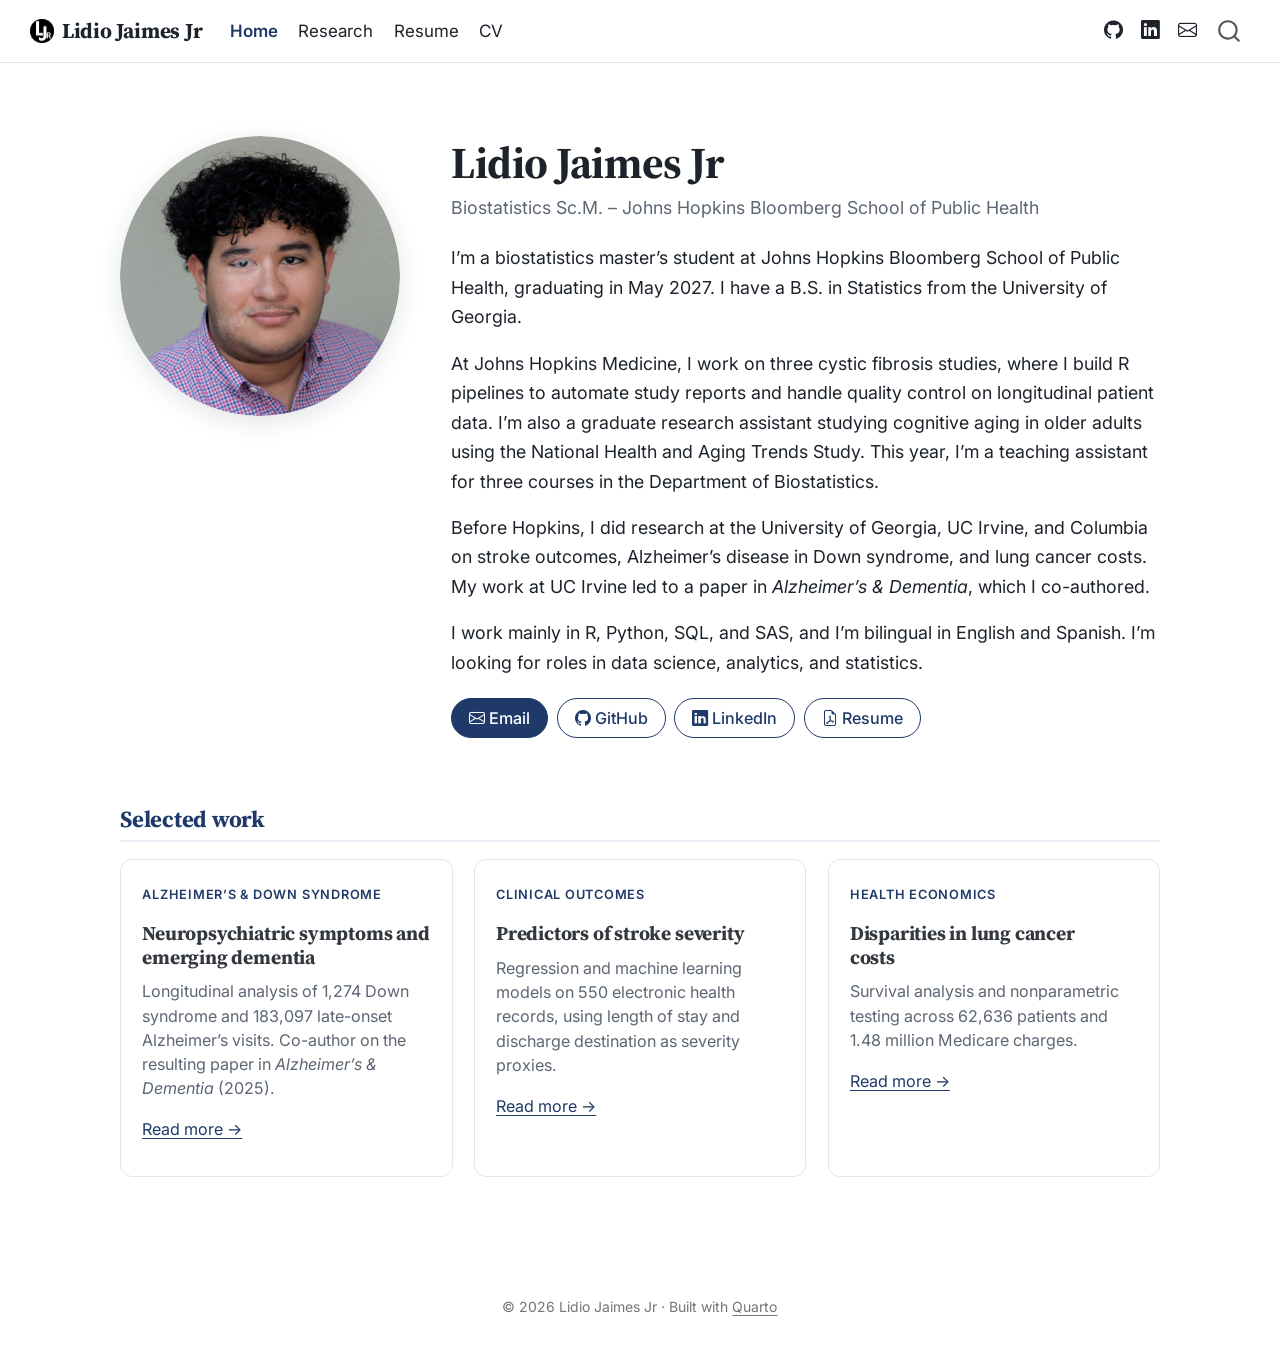
==== docs/index.html @ 225f79d4 "updated layout to website. mainly new bio, embedded cv" ====
<!DOCTYPE html>
<html xmlns="http://www.w3.org/1999/xhtml" lang="en" xml:lang="en"><head>

<meta charset="utf-8">
<meta name="generator" content="quarto-1.10.18">

<meta name="viewport" content="width=device-width, initial-scale=1.0, user-scalable=yes">


<title>Lidio Jaimes Jr</title>
<style>
/* Default styles provided by pandoc.
** See https://pandoc.org/MANUAL.html#variables-for-html for config info.
*/
span.smallcaps{font-variant: small-caps;}
div.columns{display: flex; gap: 1.5em;}
div.column{flex: auto;}
@media screen {
div.columns{gap: min(4vw, 1.5em);}
div.column{overflow-x: auto;}
}
div.hanging-indent{margin-left: 1.5em; text-indent: -1.5em;}
ul.task-list{list-style: none;}
ul.task-list li input[type="checkbox"] {
  width: 0.8em;
  margin: 0 0.8em 0.2em -1em; /* quarto-specific, see https://github.com/quarto-dev/quarto-cli/issues/4556 */ 
  vertical-align: middle;
}
</style>


<script src="site_libs/quarto-nav/quarto-nav.js"></script>
<script src="site_libs/quarto-nav/headroom.min.js"></script>
<script src="site_libs/clipboard/clipboard.min.js"></script>
<script src="site_libs/quarto-search/autocomplete.umd.js"></script>
<script src="site_libs/quarto-search/fuse.min.js"></script>
<script src="site_libs/quarto-search/quarto-search.js"></script>
<meta name="quarto:offset" content="./">
<link href="./files/ljr-logoweb.png" rel="icon" type="image/png">
<script src="site_libs/quarto-html/quarto.js" type="module"></script>
<script src="site_libs/quarto-html/tabsets/tabsets.js" type="module"></script>
<script src="site_libs/quarto-html/popper.min.js"></script>
<script src="site_libs/quarto-html/tippy.umd.min.js"></script>
<script src="site_libs/quarto-html/anchor.min.js"></script>
<link href="site_libs/quarto-html/tippy.css" rel="stylesheet">
<link href="site_libs/quarto-html/quarto-syntax-highlighting-64a204ab8560d761af7679ceaba22944.css" rel="stylesheet" id="quarto-text-highlighting-styles">
<script src="site_libs/bootstrap/bootstrap.min.js"></script>
<link href="site_libs/bootstrap/bootstrap-icons.css" rel="stylesheet">
<link href="site_libs/bootstrap/bootstrap-6f6fc77e28bbf2a2cea13b6f011b2ba0.min.css" rel="stylesheet" append-hash="true" id="quarto-bootstrap" data-mode="light">
<script id="quarto-search-options" type="application/json">{
  "location": "navbar",
  "copy-button": false,
  "collapse-after": 3,
  "panel-placement": "end",
  "type": "overlay",
  "limit": 50,
  "keyboard-shortcut": [
    "f",
    "/",
    "s"
  ],
  "show-item-context": false,
  "language": {
    "search-no-results-text": "No results",
    "search-matching-documents-text": "matching documents",
    "search-copy-link-title": "Copy link to search",
    "search-hide-matches-text": "Hide additional matches",
    "search-more-match-text": "more match in this document",
    "search-more-matches-text": "more matches in this document",
    "search-clear-button-title": "Clear",
    "search-text-placeholder": "",
    "search-detached-cancel-button-title": "Cancel",
    "search-submit-button-title": "Submit",
    "search-label": "Search"
  }
}</script>
<link rel="preconnect" href="https://fonts.googleapis.com">
<link href="https://fonts.googleapis.com/css2?family=Inter:wght@400;500;600;700&amp;family=Source+Serif+4:wght@600;700&amp;display=swap" rel="stylesheet">


<link rel="stylesheet" href="styles.css">
</head>

<body class="nav-fixed quarto-light">

<div id="quarto-search-results"></div>
  <header id="quarto-header" class="headroom fixed-top">
    <nav class="navbar navbar-expand-lg " data-bs-theme="dark">
      <div class="navbar-container container-fluid">
      <div class="navbar-brand-container mx-auto">
    <a href="./index.html" class="navbar-brand navbar-brand-logo">
    <img src="./files/ljr-logoweb.png" alt="" class="navbar-logo light-content">
    <img src="./files/ljr-logoweb.png" alt="" class="navbar-logo dark-content">
    </a>
    <a class="navbar-brand" href="./index.html">
    <span class="navbar-title">Lidio Jaimes Jr</span>
    </a>
  </div>
            <div id="quarto-search" class="" title="Search"></div>
          <button class="navbar-toggler" type="button" data-bs-toggle="collapse" data-bs-target="#navbarCollapse" aria-controls="navbarCollapse" role="menu" aria-expanded="false" aria-label="Toggle navigation" onclick="if (window.quartoToggleHeadroom) { window.quartoToggleHeadroom(); }">
  <span class="navbar-toggler-icon"></span>
</button>
          <div class="collapse navbar-collapse" id="navbarCollapse">
            <ul class="navbar-nav navbar-nav-scroll me-auto">
  <li class="nav-item">
    <a class="nav-link active" href="./index.html" aria-current="page"> 
<span class="menu-text">Home</span></a>
  </li>  
  <li class="nav-item">
    <a class="nav-link" href="./research.html"> 
<span class="menu-text">Research</span></a>
  </li>  
  <li class="nav-item">
    <a class="nav-link" href="./resume.html"> 
<span class="menu-text">Resume</span></a>
  </li>  
  <li class="nav-item">
    <a class="nav-link" href="./cv.html"> 
<span class="menu-text">CV</span></a>
  </li>  
</ul>
            <ul class="navbar-nav navbar-nav-scroll ms-auto">
  <li class="nav-item compact">
    <a class="nav-link" href="https://github.com/lidiojaimes"> <i class="bi bi-github" role="img" aria-label="GitHub">
</i> 
<span class="menu-text"></span></a>
  </li>  
  <li class="nav-item compact">
    <a class="nav-link" href="https://www.linkedin.com/in/lidiojaimes/"> <i class="bi bi-linkedin" role="img" aria-label="LinkedIn">
</i> 
<span class="menu-text"></span></a>
  </li>  
  <li class="nav-item compact">
    <a class="nav-link" href="mailto:lidiojaimesjr404@gmail.com"> <i class="bi bi-envelope" role="img" aria-label="Email">
</i> 
<span class="menu-text"></span></a>
  </li>  
</ul>
          </div> <!-- /navcollapse -->
            <div class="quarto-navbar-tools">
</div>
      </div> <!-- /container-fluid -->
    </nav>
</header>
<!-- content -->
<div id="quarto-content" class="quarto-container page-columns page-rows-contents page-layout-full page-navbar">
<!-- sidebar -->
<!-- margin-sidebar -->
    
<!-- main -->
<main class="content column-page" id="quarto-document-content"><header id="title-block-header" class="quarto-title-block"></header>




<div class="hero">
<div class="hero-photo">
<p><img src="files/lidiojaimes-web.png" class="img-fluid" alt="Photo of Lidio Jaimes Jr"></p>
</div>
<section id="lidio-jaimes-jr" class="level1 hero-name hero-text">
<h1 class="hero-name">Lidio Jaimes Jr</h1>
<p><span class="hero-tagline">Biostatistics Sc.M. – Johns Hopkins Bloomberg School of Public Health</span></p>
<p>I’m a biostatistics master’s student at Johns Hopkins Bloomberg School of Public Health, graduating in May 2027. I have a B.S. in Statistics from the University of Georgia.</p>
<p>At Johns Hopkins Medicine, I work on three cystic fibrosis studies, where I build R pipelines to automate study reports and handle quality control on longitudinal patient data. I’m also a graduate research assistant studying cognitive aging in older adults using the National Health and Aging Trends Study. This year, I’m a teaching assistant for three courses in the Department of Biostatistics.</p>
<p>Before Hopkins, I did research at the University of Georgia, UC Irvine, and Columbia on stroke outcomes, Alzheimer’s disease in Down syndrome, and lung cancer costs. My work at UC Irvine led to a paper in <em>Alzheimer’s &amp; Dementia</em>, which I co-authored.</p>
<p>I work mainly in R, Python, SQL, and SAS, and I’m bilingual in English and Spanish. I’m looking for roles in data science, analytics, and statistics.</p>
<div class="hero-buttons">
<p><a href="mailto:lidiojaimesjr404@gmail.com" class="btn btn-primary"><i class="bi bi-envelope"></i> Email</a> <a href="https://github.com/lidiojaimes" class="btn btn-outline-primary"><i class="bi bi-github"></i> GitHub</a> <a href="https://www.linkedin.com/in/lidiojaimes/" class="btn btn-outline-primary"><i class="bi bi-linkedin"></i> LinkedIn</a> <a href="files/Jaimes.resume.pdf" class="btn btn-outline-primary" target="_blank"><i class="bi bi-file-earmark-pdf"></i> Resume</a> <!-- [<i class="bi bi-journal-text"></i> CV](cv.qmd){.btn .btn-outline-primary} --></p>
</div>
</section>
</div>
<section id="selected-work" class="level2 section-heading section-block">
<h2 class="section-heading anchored" data-anchor-id="selected-work">Selected work</h2>
<div class="card-grid">
<div class="work-card">
<p><span class="card-kicker">Alzheimer’s &amp; Down syndrome</span></p>
<section id="neuropsychiatric-symptoms-and-emerging-dementia" class="level3">
<h3 class="anchored" data-anchor-id="neuropsychiatric-symptoms-and-emerging-dementia">Neuropsychiatric symptoms and emerging dementia</h3>
<p>Longitudinal analysis of 1,274 Down syndrome and 183,097 late-onset Alzheimer’s visits. Co-author on the resulting paper in <em>Alzheimer’s &amp; Dementia</em> (2025).</p>
<p><a href="./research.html#nps-in-alzheimers">Read more →</a></p>
</section>
</div>
<div class="work-card">
<p><span class="card-kicker">Clinical outcomes</span></p>
<section id="predictors-of-stroke-severity" class="level3">
<h3 class="anchored" data-anchor-id="predictors-of-stroke-severity">Predictors of stroke severity</h3>
<p>Regression and machine learning models on 550 electronic health records, using length of stay and discharge destination as severity proxies.</p>
<p><a href="./research.html#stroke-severity">Read more →</a></p>
</section>
</div>
<div class="work-card">
<p><span class="card-kicker">Health economics</span></p>
<section id="disparities-in-lung-cancer-costs" class="level3">
<h3 class="anchored" data-anchor-id="disparities-in-lung-cancer-costs">Disparities in lung cancer costs</h3>
<p>Survival analysis and nonparametric testing across 62,636 patients and 1.48 million Medicare charges.</p>
<p><a href="./research.html#lung-cancer-costs">Read more →</a></p>
</section>
</div>
</div>
</section>



</main> <!-- /main -->
<script id="quarto-html-after-body" type="application/javascript">
  window.document.addEventListener("DOMContentLoaded", function (event) {
    const icon = "";
    const anchorJS = new window.AnchorJS();
    anchorJS.options = {
      placement: 'right',
      icon: icon
    };
    anchorJS.add('.anchored');
    const isCodeAnnotation = (el) => {
      for (const clz of el.classList) {
        if (clz.startsWith('code-annotation-')) {                     
          return true;
        }
      }
      return false;
    }
    const onCopySuccess = function(e) {
      // button target
      const button = e.trigger;
      // don't keep focus
      button.blur();
      // flash "checked"
      button.classList.add('code-copy-button-checked');
      var currentTitle = button.getAttribute("title");
      button.setAttribute("title", "Copied!");
      let tooltip;
      if (window.bootstrap) {
        button.setAttribute("data-bs-toggle", "tooltip");
        button.setAttribute("data-bs-placement", "left");
        button.setAttribute("data-bs-title", "Copied!");
        tooltip = new bootstrap.Tooltip(button, 
          { trigger: "manual", 
            customClass: "code-copy-button-tooltip",
            offset: [0, -8]});
        tooltip.show();    
      }
      setTimeout(function() {
        if (tooltip) {
          tooltip.hide();
          button.removeAttribute("data-bs-title");
          button.removeAttribute("data-bs-toggle");
          button.removeAttribute("data-bs-placement");
        }
        button.setAttribute("title", currentTitle);
        button.classList.remove('code-copy-button-checked');
      }, 1000);
      // clear code selection
      e.clearSelection();
    }
    const getTextToCopy = function(trigger) {
      const outerScaffold = trigger.parentElement.cloneNode(true);
      const codeEl = outerScaffold.querySelector('code');
      for (const childEl of codeEl.children) {
        if (isCodeAnnotation(childEl)) {
          childEl.remove();
        }
      }
      return codeEl.innerText;
    }
    const clipboard = new window.ClipboardJS('.code-copy-button:not([data-in-quarto-modal])', {
      text: getTextToCopy
    });
    clipboard.on('success', onCopySuccess);
    if (window.document.getElementById('quarto-embedded-source-code-modal')) {
      const clipboardModal = new window.ClipboardJS('.code-copy-button[data-in-quarto-modal]', {
        text: getTextToCopy,
        container: window.document.getElementById('quarto-embedded-source-code-modal')
      });
      clipboardModal.on('success', onCopySuccess);
    }
      var localhostRegex = new RegExp(/^(?:http|https):\/\/localhost\:?[0-9]*\//);
      var mailtoRegex = new RegExp(/^mailto:/);
        var filterRegex = new RegExp("https:\/\/lidiojaimes\.github\.io");
      var isInternal = (href) => {
          return filterRegex.test(href) || localhostRegex.test(href) || mailtoRegex.test(href);
      }
      // Inspect non-navigation links and adorn them if external
     var links = window.document.querySelectorAll('a[href]:not(.nav-link):not(.navbar-brand):not(.toc-action):not(.sidebar-link):not(.sidebar-item-toggle):not(.pagination-link):not(.no-external):not([aria-hidden]):not(.dropdown-item):not(.quarto-navigation-tool):not(.about-link)');
      for (var i=0; i<links.length; i++) {
        const link = links[i];
        if (!isInternal(link.href)) {
          // undo the damage that might have been done by quarto-nav.js in the case of
          // links that we want to consider external
          if (link.dataset.originalHref !== undefined) {
            link.href = link.dataset.originalHref;
          }
        }
      }
    function tippyHover(el, contentFn, onTriggerFn, onUntriggerFn) {
      const config = {
        allowHTML: true,
        maxWidth: 500,
        delay: 100,
        arrow: false,
        appendTo: function(el) {
            return el.parentElement;
        },
        interactive: true,
        interactiveBorder: 10,
        theme: 'quarto',
        placement: 'bottom-start',
      };
      if (contentFn) {
        config.content = contentFn;
      }
      if (onTriggerFn) {
        config.onTrigger = onTriggerFn;
      }
      if (onUntriggerFn) {
        config.onUntrigger = onUntriggerFn;
      }
      window.tippy(el, config); 
    }
    const noterefs = window.document.querySelectorAll('a[role="doc-noteref"]');
    for (var i=0; i<noterefs.length; i++) {
      const ref = noterefs[i];
      tippyHover(ref, function() {
        // use id or data attribute instead here
        let href = ref.getAttribute('data-footnote-href') || ref.getAttribute('href');
        try { href = new URL(href).hash; } catch {}
        const id = href.replace(/^#\/?/, "");
        const note = window.document.getElementById(id);
        if (note) {
          return note.innerHTML;
        } else {
          return "";
        }
      });
    }
    const xrefs = window.document.querySelectorAll('a.quarto-xref');
    const processXRef = (id, note) => {
      // Strip column container classes
      const stripColumnClz = (el) => {
        el.classList.remove("page-full", "page-columns");
        if (el.children) {
          for (const child of el.children) {
            stripColumnClz(child);
          }
        }
      }
      stripColumnClz(note)
      if (id === null || id.startsWith('sec-')) {
        // Special case sections, only their first couple elements
        const container = document.createElement("div");
        if (note.children && note.children.length > 2) {
          container.appendChild(note.children[0].cloneNode(true));
          for (let i = 1; i < note.children.length; i++) {
            const child = note.children[i];
            if (child.tagName === "P" && child.innerText === "") {
              continue;
            } else {
              container.appendChild(child.cloneNode(true));
              break;
            }
          }
          if (window.Quarto?.typesetMath) {
            window.Quarto.typesetMath(container);
          }
          return container.innerHTML
        } else {
          if (window.Quarto?.typesetMath) {
            window.Quarto.typesetMath(note);
          }
          return note.innerHTML;
        }
      } else {
        // Remove any anchor links if they are present
        const anchorLink = note.querySelector('a.anchorjs-link');
        if (anchorLink) {
          anchorLink.remove();
        }
        if (window.Quarto?.typesetMath) {
          window.Quarto.typesetMath(note);
        }
        if (note.classList.contains("callout")) {
          return note.outerHTML;
        } else {
          return note.innerHTML;
        }
      }
    }
    for (var i=0; i<xrefs.length; i++) {
      const xref = xrefs[i];
      tippyHover(xref, undefined, function(instance) {
        instance.disable();
        let url = xref.getAttribute('href');
        let hash = undefined; 
        if (url.startsWith('#')) {
          hash = url;
        } else {
          try { hash = new URL(url).hash; } catch {}
        }
        if (hash) {
          const id = hash.replace(/^#\/?/, "");
          const note = window.document.getElementById(id);
          if (note !== null) {
            try {
              const html = processXRef(id, note.cloneNode(true));
              instance.setContent(html);
            } finally {
              instance.enable();
              instance.show();
            }
          } else {
            // See if we can fetch this
            fetch(url.split('#')[0])
            .then(res => res.text())
            .then(html => {
              const parser = new DOMParser();
              const htmlDoc = parser.parseFromString(html, "text/html");
              const note = htmlDoc.getElementById(id);
              if (note !== null) {
                const html = processXRef(id, note);
                instance.setContent(html);
              } 
            }).finally(() => {
              instance.enable();
              instance.show();
            });
          }
        } else {
          // See if we can fetch a full url (with no hash to target)
          // This is a special case and we should probably do some content thinning / targeting
          fetch(url)
          .then(res => res.text())
          .then(html => {
            const parser = new DOMParser();
            const htmlDoc = parser.parseFromString(html, "text/html");
            const note = htmlDoc.querySelector('main.content');
            if (note !== null) {
              // This should only happen for chapter cross references
              // (since there is no id in the URL)
              // remove the first header
              if (note.children.length > 0 && note.children[0].tagName === "HEADER") {
                note.children[0].remove();
              }
              const html = processXRef(null, note);
              instance.setContent(html);
            } 
          }).finally(() => {
            instance.enable();
            instance.show();
          });
        }
      }, function(instance) {
      });
    }
        let selectedAnnoteEl;
        const selectorForAnnotation = ( cell, annotation) => {
          let cellAttr = 'data-code-cell="' + cell + '"';
          let lineAttr = 'data-code-annotation="' +  annotation + '"';
          const selector = 'span[' + cellAttr + '][' + lineAttr + ']';
          return selector;
        }
        const selectCodeLines = (annoteEl) => {
          const doc = window.document;
          const targetCell = annoteEl.getAttribute("data-target-cell");
          const targetAnnotation = annoteEl.getAttribute("data-target-annotation");
          const annoteSpan = window.document.querySelector(selectorForAnnotation(targetCell, targetAnnotation));
          const lines = annoteSpan.getAttribute("data-code-lines").split(",");
          const lineIds = lines.map((line) => {
            return targetCell + "-" + line;
          })
          let top = null;
          let height = null;
          let parent = null;
          if (lineIds.length > 0) {
              //compute the position of the single el (top and bottom and make a div)
              const el = window.document.getElementById(lineIds[0]);
              top = el.offsetTop;
              height = el.offsetHeight;
              parent = el.parentElement.parentElement;
            if (lineIds.length > 1) {
              const lastEl = window.document.getElementById(lineIds[lineIds.length - 1]);
              const bottom = lastEl.offsetTop + lastEl.offsetHeight;
              height = bottom - top;
            }
            if (top !== null && height !== null && parent !== null) {
              // cook up a div (if necessary) and position it 
              let div = window.document.getElementById("code-annotation-line-highlight");
              if (div === null) {
                div = window.document.createElement("div");
                div.setAttribute("id", "code-annotation-line-highlight");
                div.style.position = 'absolute';
                parent.appendChild(div);
              }
              div.style.top = top - 2 + "px";
              div.style.height = height + 4 + "px";
              div.style.left = 0;
              let gutterDiv = window.document.getElementById("code-annotation-line-highlight-gutter");
              if (gutterDiv === null) {
                gutterDiv = window.document.createElement("div");
                gutterDiv.setAttribute("id", "code-annotation-line-highlight-gutter");
                gutterDiv.style.position = 'absolute';
                const codeCell = window.document.getElementById(targetCell);
                const gutter = codeCell.querySelector('.code-annotation-gutter');
                gutter.appendChild(gutterDiv);
              }
              gutterDiv.style.top = top - 2 + "px";
              gutterDiv.style.height = height + 4 + "px";
            }
            selectedAnnoteEl = annoteEl;
          }
        };
        const unselectCodeLines = () => {
          const elementsIds = ["code-annotation-line-highlight", "code-annotation-line-highlight-gutter"];
          elementsIds.forEach((elId) => {
            const div = window.document.getElementById(elId);
            if (div) {
              div.remove();
            }
          });
          selectedAnnoteEl = undefined;
        };
          // Handle positioning of the toggle
      window.addEventListener(
        "resize",
        throttle(() => {
          elRect = undefined;
          if (selectedAnnoteEl) {
            selectCodeLines(selectedAnnoteEl);
          }
        }, 10)
      );
      function throttle(fn, ms) {
      let throttle = false;
      let timer;
        return (...args) => {
          if(!throttle) { // first call gets through
              fn.apply(this, args);
              throttle = true;
          } else { // all the others get throttled
              if(timer) clearTimeout(timer); // cancel #2
              timer = setTimeout(() => {
                fn.apply(this, args);
                timer = throttle = false;
              }, ms);
          }
        };
      }
        // Attach click handler to the DT
        const annoteDls = window.document.querySelectorAll('dt[data-target-cell]');
        for (const annoteDlNode of annoteDls) {
          annoteDlNode.addEventListener('click', (event) => {
            const clickedEl = event.target;
            if (clickedEl !== selectedAnnoteEl) {
              unselectCodeLines();
              const activeEl = window.document.querySelector('dt[data-target-cell].code-annotation-active');
              if (activeEl) {
                activeEl.classList.remove('code-annotation-active');
              }
              selectCodeLines(clickedEl);
              clickedEl.classList.add('code-annotation-active');
            } else {
              // Unselect the line
              unselectCodeLines();
              clickedEl.classList.remove('code-annotation-active');
            }
          });
        }
    const findCites = (el) => {
      const parentEl = el.parentElement;
      if (parentEl) {
        const cites = parentEl.dataset.cites;
        if (cites) {
          return {
            el,
            cites: cites.split(' ')
          };
        } else {
          return findCites(el.parentElement)
        }
      } else {
        return undefined;
      }
    };
    var bibliorefs = window.document.querySelectorAll('a[role="doc-biblioref"]');
    for (var i=0; i<bibliorefs.length; i++) {
      const ref = bibliorefs[i];
      const citeInfo = findCites(ref);
      if (citeInfo) {
        tippyHover(citeInfo.el, function() {
          var popup = window.document.createElement('div');
          citeInfo.cites.forEach(function(cite) {
            var citeDiv = window.document.createElement('div');
            citeDiv.classList.add('hanging-indent');
            citeDiv.classList.add('csl-entry');
            var biblioDiv = window.document.getElementById('ref-' + cite);
            if (biblioDiv) {
              citeDiv.innerHTML = biblioDiv.innerHTML;
            }
            popup.appendChild(citeDiv);
          });
          return popup.innerHTML;
        });
      }
    }
  });
  </script>
</div> <!-- /content -->
<footer class="footer">
  <div class="nav-footer">
    <div class="nav-footer-left">
      &nbsp;
    </div>   
    <div class="nav-footer-center">
<p>© 2026 Lidio Jaimes Jr · Built with <a href="https://quarto.org">Quarto</a></p>
</div>
    <div class="nav-footer-right">
      &nbsp;
    </div>
  </div>
</footer>




</body></html>
---- docs/site_libs/quarto-html/tippy.css ----
.tippy-box[data-animation=fade][data-state=hidden]{opacity:0}[data-tippy-root]{max-width:calc(100vw - 10px)}.tippy-box{position:relative;background-color:#333;color:#fff;border-radius:4px;font-size:14px;line-height:1.4;white-space:normal;outline:0;transition-property:transform,visibility,opacity}.tippy-box[data-placement^=top]>.tippy-arrow{bottom:0}.tippy-box[data-placement^=top]>.tippy-arrow:before{bottom:-7px;left:0;border-width:8px 8px 0;border-top-color:initial;transform-origin:center top}.tippy-box[data-placement^=bottom]>.tippy-arrow{top:0}.tippy-box[data-placement^=bottom]>.tippy-arrow:before{top:-7px;left:0;border-width:0 8px 8px;border-bottom-color:initial;transform-origin:center bottom}.tippy-box[data-placement^=left]>.tippy-arrow{right:0}.tippy-box[data-placement^=left]>.tippy-arrow:before{border-width:8px 0 8px 8px;border-left-color:initial;right:-7px;transform-origin:center left}.tippy-box[data-placement^=right]>.tippy-arrow{left:0}.tippy-box[data-placement^=right]>.tippy-arrow:before{left:-7px;border-width:8px 8px 8px 0;border-right-color:initial;transform-origin:center right}.tippy-box[data-inertia][data-state=visible]{transition-timing-function:cubic-bezier(.54,1.5,.38,1.11)}.tippy-arrow{width:16px;height:16px;color:#333}.tippy-arrow:before{content:"";position:absolute;border-color:transparent;border-style:solid}.tippy-content{position:relative;padding:5px 9px;z-index:1}
---- docs/site_libs/quarto-html/quarto-syntax-highlighting-64a204ab8560d761af7679ceaba22944.css ----
/* quarto syntax highlight colors */
:root {
  --quarto-hl-ot-color: #003B4F;
  --quarto-hl-at-color: #657422;
  --quarto-hl-ss-color: #20794D;
  --quarto-hl-an-color: #5E5E5E;
  --quarto-hl-fu-color: #4758AB;
  --quarto-hl-st-color: #20794D;
  --quarto-hl-cf-color: #003B4F;
  --quarto-hl-op-color: #5E5E5E;
  --quarto-hl-er-color: #AD0000;
  --quarto-hl-bn-color: #AD0000;
  --quarto-hl-al-color: #AD0000;
  --quarto-hl-va-color: #111111;
  --quarto-hl-bu-color: inherit;
  --quarto-hl-ex-color: inherit;
  --quarto-hl-pp-color: #AD0000;
  --quarto-hl-in-color: #5E5E5E;
  --quarto-hl-vs-color: #20794D;
  --quarto-hl-wa-color: #5E5E5E;
  --quarto-hl-do-color: #5E5E5E;
  --quarto-hl-im-color: #00769E;
  --quarto-hl-ch-color: #20794D;
  --quarto-hl-dt-color: #AD0000;
  --quarto-hl-fl-color: #AD0000;
  --quarto-hl-co-color: #5E5E5E;
  --quarto-hl-cv-color: #5E5E5E;
  --quarto-hl-cn-color: #8f5902;
  --quarto-hl-sc-color: #5E5E5E;
  --quarto-hl-dv-color: #AD0000;
  --quarto-hl-kw-color: #003B4F;
}

/* other quarto variables */
:root {
  --quarto-font-monospace: SFMono-Regular, Menlo, Monaco, Consolas, "Liberation Mono", "Courier New", monospace;
}

/* syntax highlight based on Pandoc's rules */
pre > code.sourceCode > span {
  color: #003B4F;
}

code.sourceCode > span {
  color: #003B4F;
}

div.sourceCode,
div.sourceCode pre.sourceCode {
  color: #003B4F;
}

/* Normal */
code span {
  color: #003B4F;
}

/* Alert */
code span.al {
  color: #AD0000;
  font-style: inherit;
}

/* Annotation */
code span.an {
  color: #5E5E5E;
  font-style: inherit;
}

/* Attribute */
code span.at {
  color: #657422;
  font-style: inherit;
}

/* BaseN */
code span.bn {
  color: #AD0000;
  font-style: inherit;
}

/* BuiltIn */
code span.bu {
  font-style: inherit;
}

/* ControlFlow */
code span.cf {
  color: #003B4F;
  font-weight: bold;
  font-style: inherit;
}

/* Char */
code span.ch {
  color: #20794D;
  font-style: inherit;
}

/* Constant */
code span.cn {
  color: #8f5902;
  font-style: inherit;
}

/* Comment */
code span.co {
  color: #5E5E5E;
  font-style: inherit;
}

/* CommentVar */
code span.cv {
  color: #5E5E5E;
  font-style: italic;
}

/* Documentation */
code span.do {
  color: #5E5E5E;
  font-style: italic;
}

/* DataType */
code span.dt {
  color: #AD0000;
  font-style: inherit;
}

/* DecVal */
code span.dv {
  color: #AD0000;
  font-style: inherit;
}

/* Error */
code span.er {
  color: #AD0000;
  font-style: inherit;
}

/* Extension */
code span.ex {
  font-style: inherit;
}

/* Float */
code span.fl {
  color: #AD0000;
  font-style: inherit;
}

/* Function */
code span.fu {
  color: #4758AB;
  font-style: inherit;
}

/* Import */
code span.im {
  color: #00769E;
  font-style: inherit;
}

/* Information */
code span.in {
  color: #5E5E5E;
  font-style: inherit;
}

/* Keyword */
code span.kw {
  color: #003B4F;
  font-weight: bold;
  font-style: inherit;
}

/* Operator */
code span.op {
  color: #5E5E5E;
  font-style: inherit;
}

/* Other */
code span.ot {
  color: #003B4F;
  font-style: inherit;
}

/* Preprocessor */
code span.pp {
  color: #AD0000;
  font-style: inherit;
}

/* SpecialChar */
code span.sc {
  color: #5E5E5E;
  font-style: inherit;
}

/* SpecialString */
code span.ss {
  color: #20794D;
  font-style: inherit;
}

/* String */
code span.st {
  color: #20794D;
  font-style: inherit;
}

/* Variable */
code span.va {
  color: #111111;
  font-style: inherit;
}

/* VerbatimString */
code span.vs {
  color: #20794D;
  font-style: inherit;
}

/* Warning */
code span.wa {
  color: #5E5E5E;
  font-style: italic;
}

.prevent-inlining {
  content: "</";
}

/*# sourceMappingURL=9d8d5bb603a83b8298b89080a598c93b.css.map */
---- docs/styles.css ----
/* ---------- Tokens ---------- */
:root {
  --accent: #1f3a68;
  --accent-soft: #e9eef7;
  --ink: #1d232b;
  --muted: #5d6673;
  --line: #e3e6ea;
  --card: #ffffff;
  --bg-alt: #f7f8fa;
}

body { color: var(--ink); }

h1, h2, h3, .navbar-title {
  font-family: "Source Serif 4", Georgia, serif;
  font-weight: 700;
  letter-spacing: -0.01em;
}

a { color: var(--accent); }

/* Bootstrap button recolor */
.btn-primary {
  --bs-btn-bg: var(--accent);
  --bs-btn-border-color: var(--accent);
  --bs-btn-hover-bg: #152a4d;
  --bs-btn-hover-border-color: #152a4d;
}
.btn-outline-primary {
  --bs-btn-color: var(--accent);
  --bs-btn-border-color: var(--accent);
  --bs-btn-hover-bg: var(--accent);
  --bs-btn-hover-border-color: var(--accent);
}
.btn { border-radius: 999px; padding: 0.4rem 1rem; font-weight: 500; font-size: 0.95rem; }

.navbar { background-color: #ffffff !important; border-bottom: 1px solid var(--line); }
.navbar .navbar-title, .navbar .nav-link { color: var(--ink) !important; }
.navbar .nav-link.active { color: var(--accent) !important; font-weight: 600; }

/* ---------- Home hero ---------- */
.hero {
  display: grid;
  grid-template-columns: 280px 1fr;
  gap: 3rem;
  align-items: start;
  max-width: 1040px;
  margin: 2.5rem auto 1rem;
}
.hero-photo img {
  width: 100%;
  aspect-ratio: 1 / 1;
  object-fit: cover;
  border-radius: 50%;
  box-shadow: 0 6px 24px rgba(20, 30, 50, 0.12);
}
.hero-text h1.hero-name { font-size: 2.6rem; margin: 0 0 0.25rem; border: none; }
.hero-tagline {
  display: block;
  color: var(--muted);
  font-size: 1.05rem;
  margin-bottom: 1.25rem;
}
.hero-text p { font-size: 1.05rem; line-height: 1.65; }
.hero-buttons p { display: flex; flex-wrap: wrap; gap: 0.5rem; margin-top: 1.25rem; }

/* ---------- Selected work ---------- */
.section-block { max-width: 1040px; margin: 3rem auto 2rem; }
.section-block h2.section-heading { font-size: 1.6rem; border-bottom: none; margin-bottom: 1rem; }
.card-grid { display: grid; grid-template-columns: repeat(3, 1fr); gap: 1.25rem; }
.work-card {
  background: var(--card);
  border: 1px solid var(--line);
  border-radius: 12px;
  padding: 1.25rem 1.25rem 1rem;
  transition: box-shadow 0.15s ease, transform 0.15s ease;
}
.work-card:hover { box-shadow: 0 8px 24px rgba(20, 30, 50, 0.08); transform: translateY(-2px); }
.work-card h3 { font-size: 1.15rem; margin: 0.25rem 0 0.6rem; }
.work-card p { font-size: 0.95rem; color: var(--muted); }
.card-kicker {
  display: inline-block;
  font-size: 0.75rem;
  font-weight: 600;
  text-transform: uppercase;
  letter-spacing: 0.06em;
  color: var(--accent);
}

/* ---------- Shared page bits ---------- */
.page-actions p { display: flex; flex-wrap: wrap; gap: 0.5rem; margin: 0.5rem 0 1.75rem; }
.pdf-embed { width: 100%; height: 700px; border: 1px solid var(--line); border-radius: 8px; }
.pdf-embed-tall { height: 1000px; }
.project-meta { color: var(--muted); font-size: 0.95rem; margin-bottom: 0.75rem; }

/* ---------- CV ---------- */
#quarto-document-content h2 {
  font-size: 1.35rem;
  color: var(--accent);
  border-bottom: 2px solid var(--accent-soft);
  padding-bottom: 0.35rem;
  margin-top: 2.25rem;
}
.cv-entry {
  display: grid;
  grid-template-columns: 9.5rem 1fr;
  gap: 1.25rem;
  padding: 0.85rem 0;
  border-bottom: 1px dashed var(--line);
}
.cv-entry:last-of-type { border-bottom: none; }
.cv-entry > p:first-child { margin: 0; }
.cv-date {
  font-size: 0.88rem;
  font-weight: 600;
  color: var(--muted);
  font-variant-numeric: tabular-nums;
}
.cv-body p { margin-bottom: 0.3rem; }
.cv-body ul { margin: 0.35rem 0 0; padding-left: 1.1rem; }
.cv-body li { margin-bottom: 0.25rem; line-height: 1.5; }
.cv-loc { float: right; color: var(--muted); font-size: 0.9rem; font-style: italic; }

.skills-grid dl { display: grid; grid-template-columns: 9.5rem 1fr; gap: 0.5rem 1.25rem; margin-top: 0.75rem; }
.skills-grid dt { font-weight: 600; }
.skills-grid dd { margin: 0; }

/* ---------- Mobile ---------- */
@media (max-width: 768px) {
  .hero { grid-template-columns: 1fr; gap: 1.5rem; text-align: left; margin-top: 1.5rem; }
  .hero-photo { max-width: 180px; }
  .hero-text h1.hero-name { font-size: 2rem; }
  .card-grid { grid-template-columns: 1fr; }
  .cv-entry, .skills-grid dl { grid-template-columns: 1fr; gap: 0.25rem; }
  .cv-loc { float: none; display: block; }
  .pdf-embed, .pdf-embed-tall { height: 520px; }
}

/* CV: keep the reading column comfortable inside the full-width layout */
.cv-page #quarto-document-content { max-width: 920px; }
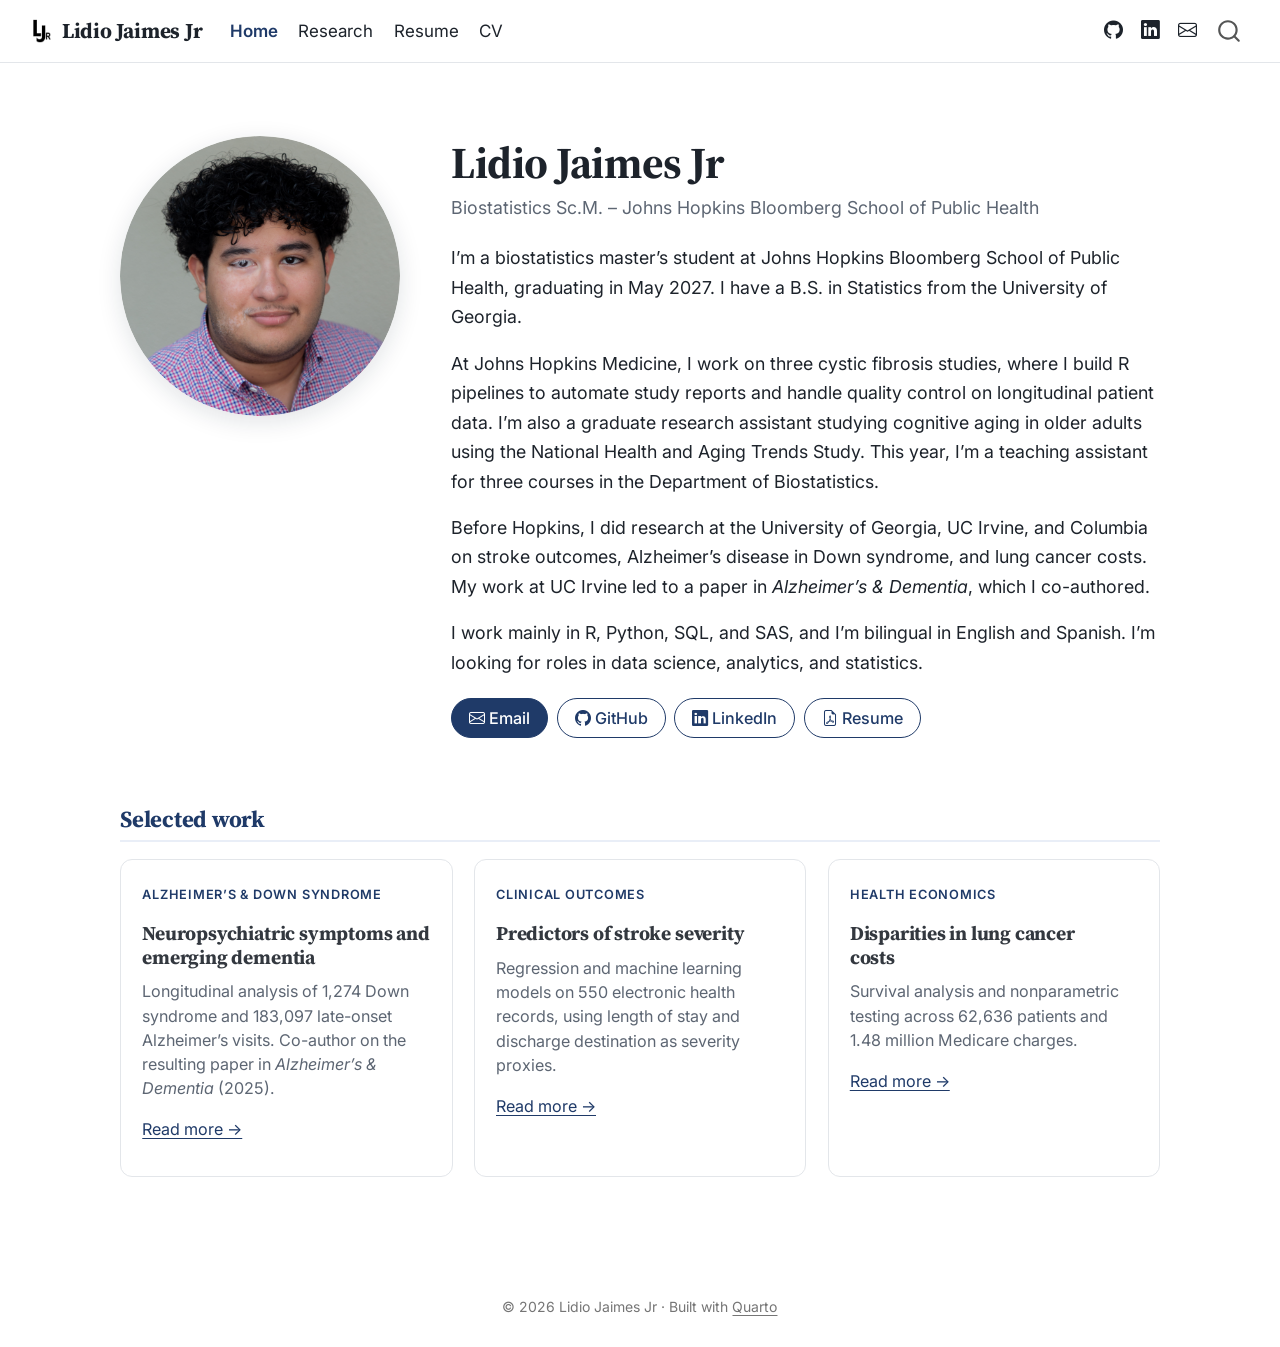
==== commit 7bf79abd: "Clear LJr navbar logo" ====
--- a/docs/index.html
+++ b/docs/index.html
@@ -89,8 +89,8 @@
       <div class="navbar-container container-fluid">
       <div class="navbar-brand-container mx-auto">
     <a href="./index.html" class="navbar-brand navbar-brand-logo">
-    <img src="./files/ljr-logoweb.png" alt="" class="navbar-logo light-content">
-    <img src="./files/ljr-logoweb.png" alt="" class="navbar-logo dark-content">
+    <img src="./files/ljr-logo-clear.png" alt="" class="navbar-logo light-content">
+    <img src="./files/ljr-logo-clear.png" alt="" class="navbar-logo dark-content">
     </a>
     <a class="navbar-brand" href="./index.html">
     <span class="navbar-title">Lidio Jaimes Jr</span>
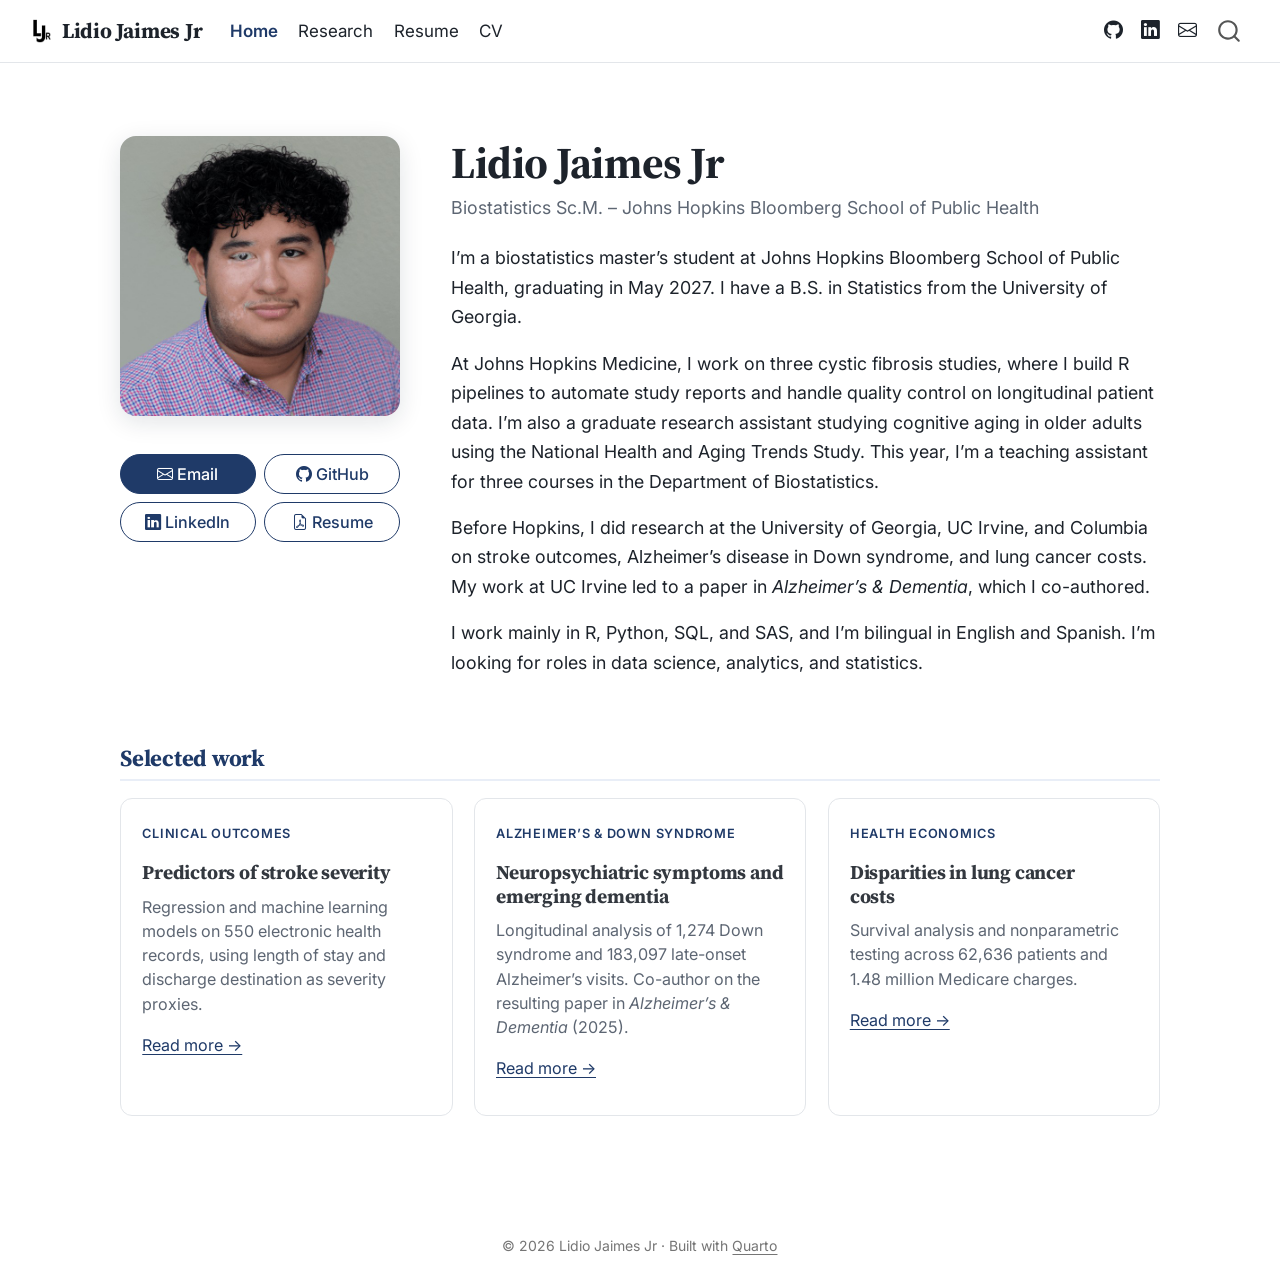
==== commit 38c744da: "new image and reformatted homepage" ====
--- a/docs/index.html
+++ b/docs/index.html
@@ -36,7 +36,7 @@
 <script src="site_libs/quarto-search/fuse.min.js"></script>
 <script src="site_libs/quarto-search/quarto-search.js"></script>
 <meta name="quarto:offset" content="./">
-<link href="./files/ljr-logoweb.png" rel="icon" type="image/png">
+<link href="./files/ljr-logo-clear.png" rel="icon" type="image/png">
 <script src="site_libs/quarto-html/quarto.js" type="module"></script>
 <script src="site_libs/quarto-html/tabsets/tabsets.js" type="module"></script>
 <script src="site_libs/quarto-html/popper.min.js"></script>
@@ -155,7 +155,10 @@
 
 <div class="hero">
 <div class="hero-photo">
-<p><img src="files/lidiojaimes-web.png" class="img-fluid" alt="Photo of Lidio Jaimes Jr"></p>
+<p><img src="files/lidiojaimes-square.jpg" class="img-fluid" alt="Photo of Lidio Jaimes Jr"></p>
+<div class="hero-buttons">
+<p><a href="mailto:lidiojaimesjr404@gmail.com" class="btn btn-primary"><i class="bi bi-envelope"></i> Email</a> <a href="https://github.com/lidiojaimes" class="btn btn-outline-primary"><i class="bi bi-github"></i> GitHub</a> <a href="https://www.linkedin.com/in/lidiojaimes/" class="btn btn-outline-primary"><i class="bi bi-linkedin"></i> LinkedIn</a> <a href="files/Jaimes.resume.pdf" class="btn btn-outline-primary" target="_blank"><i class="bi bi-file-earmark-pdf"></i> Resume</a> <!-- [<i class="bi bi-journal-text"></i> CV](cv.qmd){.btn .btn-outline-primary} --></p>
+</div>
 </div>
 <section id="lidio-jaimes-jr" class="level1 hero-name hero-text">
 <h1 class="hero-name">Lidio Jaimes Jr</h1>
@@ -164,28 +167,25 @@
 <p>At Johns Hopkins Medicine, I work on three cystic fibrosis studies, where I build R pipelines to automate study reports and handle quality control on longitudinal patient data. I’m also a graduate research assistant studying cognitive aging in older adults using the National Health and Aging Trends Study. This year, I’m a teaching assistant for three courses in the Department of Biostatistics.</p>
 <p>Before Hopkins, I did research at the University of Georgia, UC Irvine, and Columbia on stroke outcomes, Alzheimer’s disease in Down syndrome, and lung cancer costs. My work at UC Irvine led to a paper in <em>Alzheimer’s &amp; Dementia</em>, which I co-authored.</p>
 <p>I work mainly in R, Python, SQL, and SAS, and I’m bilingual in English and Spanish. I’m looking for roles in data science, analytics, and statistics.</p>
-<div class="hero-buttons">
-<p><a href="mailto:lidiojaimesjr404@gmail.com" class="btn btn-primary"><i class="bi bi-envelope"></i> Email</a> <a href="https://github.com/lidiojaimes" class="btn btn-outline-primary"><i class="bi bi-github"></i> GitHub</a> <a href="https://www.linkedin.com/in/lidiojaimes/" class="btn btn-outline-primary"><i class="bi bi-linkedin"></i> LinkedIn</a> <a href="files/Jaimes.resume.pdf" class="btn btn-outline-primary" target="_blank"><i class="bi bi-file-earmark-pdf"></i> Resume</a> <!-- [<i class="bi bi-journal-text"></i> CV](cv.qmd){.btn .btn-outline-primary} --></p>
-</div>
 </section>
 </div>
 <section id="selected-work" class="level2 section-heading section-block">
 <h2 class="section-heading anchored" data-anchor-id="selected-work">Selected work</h2>
 <div class="card-grid">
+<div class="work-card">
+<p><span class="card-kicker">Clinical outcomes</span></p>
+<section id="predictors-of-stroke-severity" class="level3">
+<h3 class="anchored" data-anchor-id="predictors-of-stroke-severity">Predictors of stroke severity</h3>
+<p>Regression and machine learning models on 550 electronic health records, using length of stay and discharge destination as severity proxies.</p>
+<p><a href="./research.html#stroke-severity">Read more →</a></p>
+</section>
+</div>
 <div class="work-card">
 <p><span class="card-kicker">Alzheimer’s &amp; Down syndrome</span></p>
 <section id="neuropsychiatric-symptoms-and-emerging-dementia" class="level3">
 <h3 class="anchored" data-anchor-id="neuropsychiatric-symptoms-and-emerging-dementia">Neuropsychiatric symptoms and emerging dementia</h3>
 <p>Longitudinal analysis of 1,274 Down syndrome and 183,097 late-onset Alzheimer’s visits. Co-author on the resulting paper in <em>Alzheimer’s &amp; Dementia</em> (2025).</p>
 <p><a href="./research.html#nps-in-alzheimers">Read more →</a></p>
-</section>
-</div>
-<div class="work-card">
-<p><span class="card-kicker">Clinical outcomes</span></p>
-<section id="predictors-of-stroke-severity" class="level3">
-<h3 class="anchored" data-anchor-id="predictors-of-stroke-severity">Predictors of stroke severity</h3>
-<p>Regression and machine learning models on 550 electronic health records, using length of stay and discharge destination as severity proxies.</p>
-<p><a href="./research.html#stroke-severity">Read more →</a></p>
 </section>
 </div>
 <div class="work-card">
--- a/docs/styles.css
+++ b/docs/styles.css
@@ -51,7 +51,7 @@
   width: 100%;
   aspect-ratio: 1 / 1;
   object-fit: cover;
-  border-radius: 50%;
+  border-radius: 16px;
   box-shadow: 0 6px 24px rgba(20, 30, 50, 0.12);
 }
 .hero-text h1.hero-name { font-size: 2.6rem; margin: 0 0 0.25rem; border: none; }
@@ -62,7 +62,13 @@
   margin-bottom: 1.25rem;
 }
 .hero-text p { font-size: 1.05rem; line-height: 1.65; }
-.hero-buttons p { display: flex; flex-wrap: wrap; gap: 0.5rem; margin-top: 1.25rem; }
+.hero-photo .hero-buttons p {
+  display: grid;
+  grid-template-columns: 1fr 1fr;
+  gap: 0.5rem;
+  margin-top: 2.25rem;
+}
+.hero-photo .hero-buttons .btn { width: 100%; text-align: center; padding-left: 0.5rem; padding-right: 0.5rem; }
 
 /* ---------- Selected work ---------- */
 .section-block { max-width: 1040px; margin: 3rem auto 2rem; }
@@ -128,7 +134,10 @@
 /* ---------- Mobile ---------- */
 @media (max-width: 768px) {
   .hero { grid-template-columns: 1fr; gap: 1.5rem; text-align: left; margin-top: 1.5rem; }
-  .hero-photo { max-width: 180px; }
+  .hero-photo { max-width: 100%; }
+  .hero-photo img { max-width: 180px; }
+  .hero-photo .hero-buttons p { display: flex; flex-wrap: wrap; }
+  .hero-photo .hero-buttons .btn { width: auto; }
   .hero-text h1.hero-name { font-size: 2rem; }
   .card-grid { grid-template-columns: 1fr; }
   .cv-entry, .skills-grid dl { grid-template-columns: 1fr; gap: 0.25rem; }
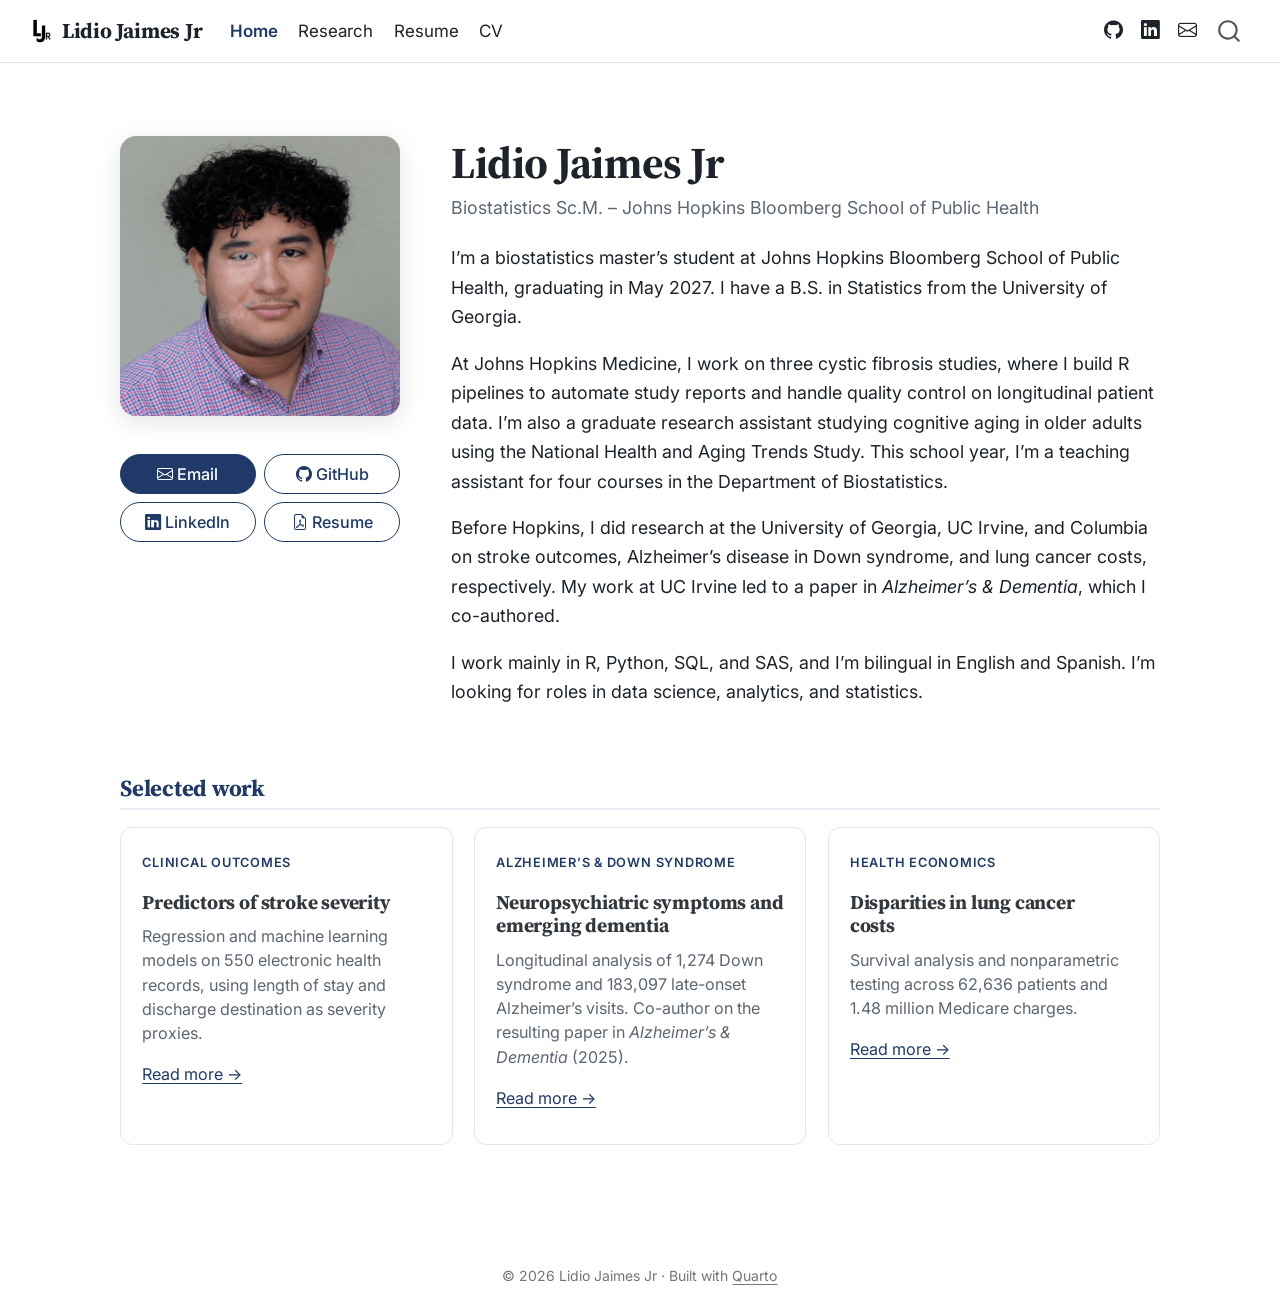
==== commit 632e604b: "corrected bio" ====
--- a/docs/index.html
+++ b/docs/index.html
@@ -164,8 +164,8 @@
 <h1 class="hero-name">Lidio Jaimes Jr</h1>
 <p><span class="hero-tagline">Biostatistics Sc.M. – Johns Hopkins Bloomberg School of Public Health</span></p>
 <p>I’m a biostatistics master’s student at Johns Hopkins Bloomberg School of Public Health, graduating in May 2027. I have a B.S. in Statistics from the University of Georgia.</p>
-<p>At Johns Hopkins Medicine, I work on three cystic fibrosis studies, where I build R pipelines to automate study reports and handle quality control on longitudinal patient data. I’m also a graduate research assistant studying cognitive aging in older adults using the National Health and Aging Trends Study. This year, I’m a teaching assistant for three courses in the Department of Biostatistics.</p>
-<p>Before Hopkins, I did research at the University of Georgia, UC Irvine, and Columbia on stroke outcomes, Alzheimer’s disease in Down syndrome, and lung cancer costs. My work at UC Irvine led to a paper in <em>Alzheimer’s &amp; Dementia</em>, which I co-authored.</p>
+<p>At Johns Hopkins Medicine, I work on three cystic fibrosis studies, where I build R pipelines to automate study reports and handle quality control on longitudinal patient data. I’m also a graduate research assistant studying cognitive aging in older adults using the National Health and Aging Trends Study. This school year, I’m a teaching assistant for four courses in the Department of Biostatistics.</p>
+<p>Before Hopkins, I did research at the University of Georgia, UC Irvine, and Columbia on stroke outcomes, Alzheimer’s disease in Down syndrome, and lung cancer costs, respectively. My work at UC Irvine led to a paper in <em>Alzheimer’s &amp; Dementia</em>, which I co-authored.</p>
 <p>I work mainly in R, Python, SQL, and SAS, and I’m bilingual in English and Spanish. I’m looking for roles in data science, analytics, and statistics.</p>
 </section>
 </div>
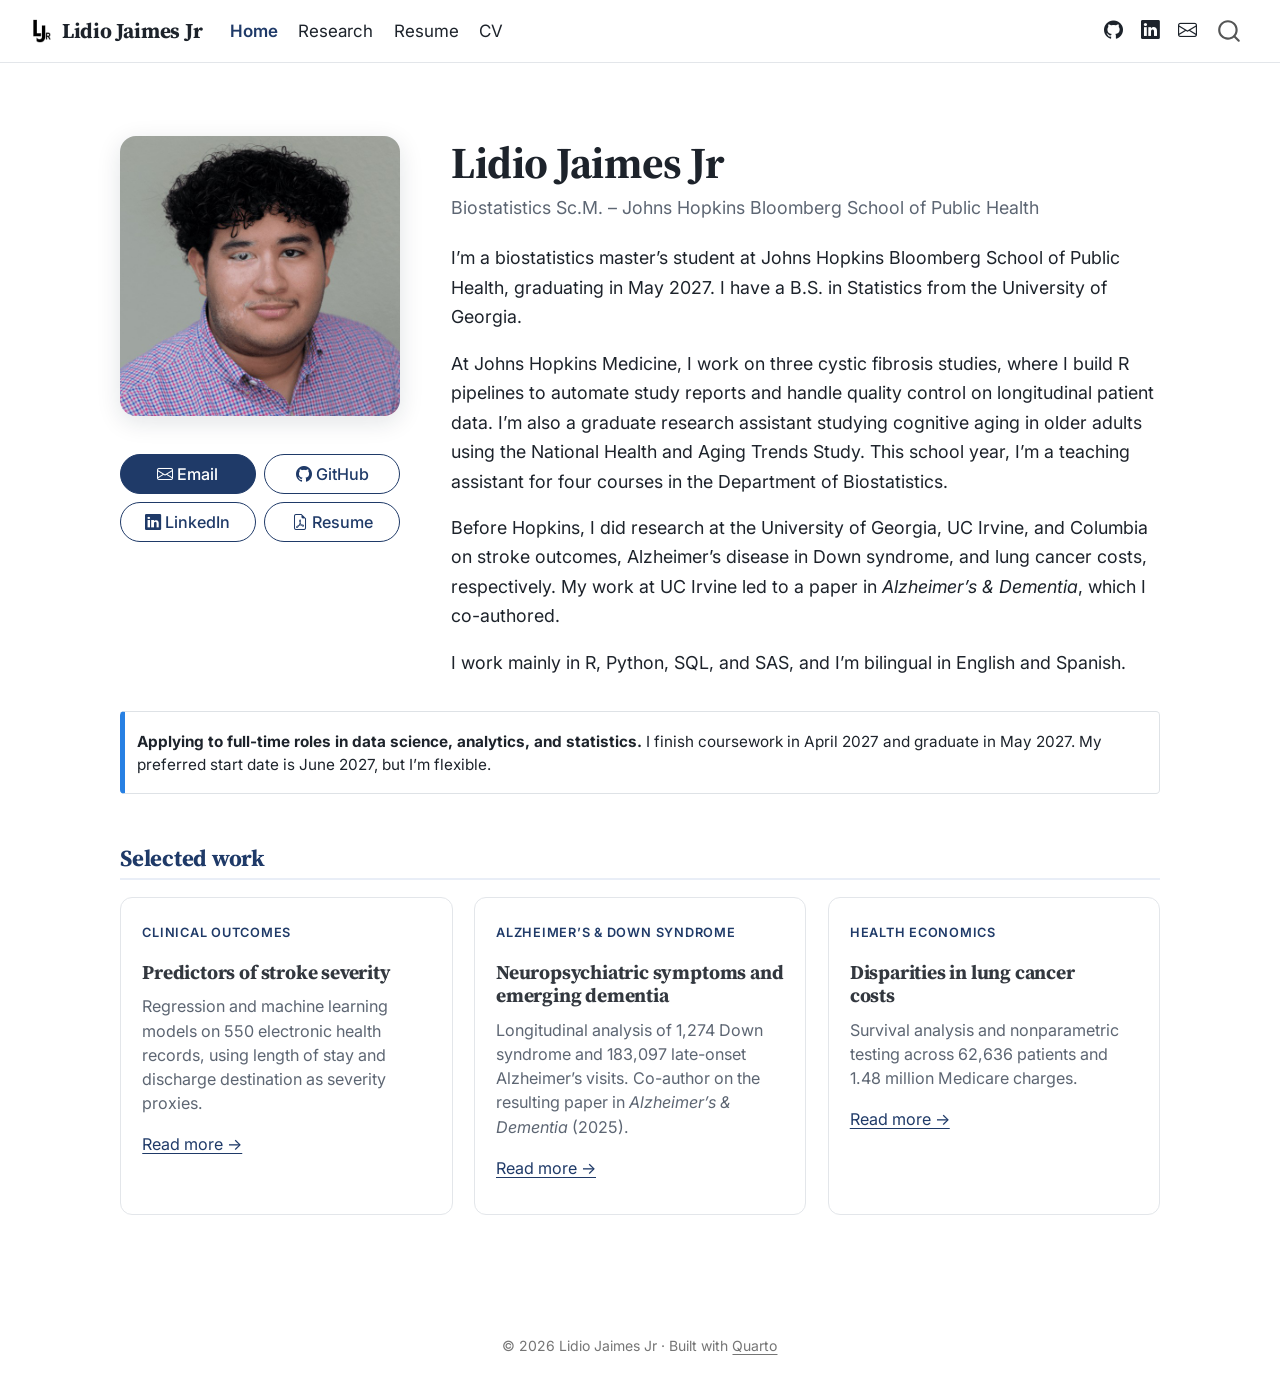
==== commit 8b7f23fc: "updated bio with start date" ====
--- a/docs/index.html
+++ b/docs/index.html
@@ -166,8 +166,20 @@
 <p>I’m a biostatistics master’s student at Johns Hopkins Bloomberg School of Public Health, graduating in May 2027. I have a B.S. in Statistics from the University of Georgia.</p>
 <p>At Johns Hopkins Medicine, I work on three cystic fibrosis studies, where I build R pipelines to automate study reports and handle quality control on longitudinal patient data. I’m also a graduate research assistant studying cognitive aging in older adults using the National Health and Aging Trends Study. This school year, I’m a teaching assistant for four courses in the Department of Biostatistics.</p>
 <p>Before Hopkins, I did research at the University of Georgia, UC Irvine, and Columbia on stroke outcomes, Alzheimer’s disease in Down syndrome, and lung cancer costs, respectively. My work at UC Irvine led to a paper in <em>Alzheimer’s &amp; Dementia</em>, which I co-authored.</p>
-<p>I work mainly in R, Python, SQL, and SAS, and I’m bilingual in English and Spanish. I’m looking for roles in data science, analytics, and statistics.</p>
+<p>I work mainly in R, Python, SQL, and SAS, and I’m bilingual in English and Spanish.</p>
 </section>
+</div>
+<div class="availability">
+<div class="callout callout-style-simple callout-note no-icon">
+<div class="callout-body d-flex">
+<div class="callout-icon-container">
+<i class="callout-icon no-icon"></i>
+</div>
+<div class="callout-body-container">
+<p><strong>Applying to full-time roles in data science, analytics, and statistics.</strong> I finish coursework in April 2027 and graduate in May 2027. My preferred start date is June 2027, but I’m flexible.</p>
+</div>
+</div>
+</div>
 </div>
 <section id="selected-work" class="level2 section-heading section-block">
 <h2 class="section-heading anchored" data-anchor-id="selected-work">Selected work</h2>
--- a/docs/styles.css
+++ b/docs/styles.css
@@ -70,6 +70,9 @@
 }
 .hero-photo .hero-buttons .btn { width: 100%; text-align: center; padding-left: 0.5rem; padding-right: 0.5rem; }
 
+.availability { max-width: 1040px; margin: 0.5rem auto 0; }
+.availability .callout { margin: 0; }
+
 /* ---------- Selected work ---------- */
 .section-block { max-width: 1040px; margin: 3rem auto 2rem; }
 .section-block h2.section-heading { font-size: 1.6rem; border-bottom: none; margin-bottom: 1rem; }
@@ -123,6 +126,9 @@
   font-variant-numeric: tabular-nums;
 }
 .cv-body p { margin-bottom: 0.3rem; }
+.cv-pi { font-size: 0.88rem; color: var(--muted); }
+.cv-pi a { color: var(--muted); text-decoration-color: var(--line); }
+.cv-pi a:hover { color: var(--accent); }
 .cv-body ul { margin: 0.35rem 0 0; padding-left: 1.1rem; }
 .cv-body li { margin-bottom: 0.25rem; line-height: 1.5; }
 .cv-loc { float: right; color: var(--muted); font-size: 0.9rem; font-style: italic; }
@@ -147,3 +153,4 @@
 
 /* CV: keep the reading column comfortable inside the full-width layout */
 .cv-page #quarto-document-content { max-width: 920px; }
+.research-page #quarto-document-content { max-width: 1040px; }
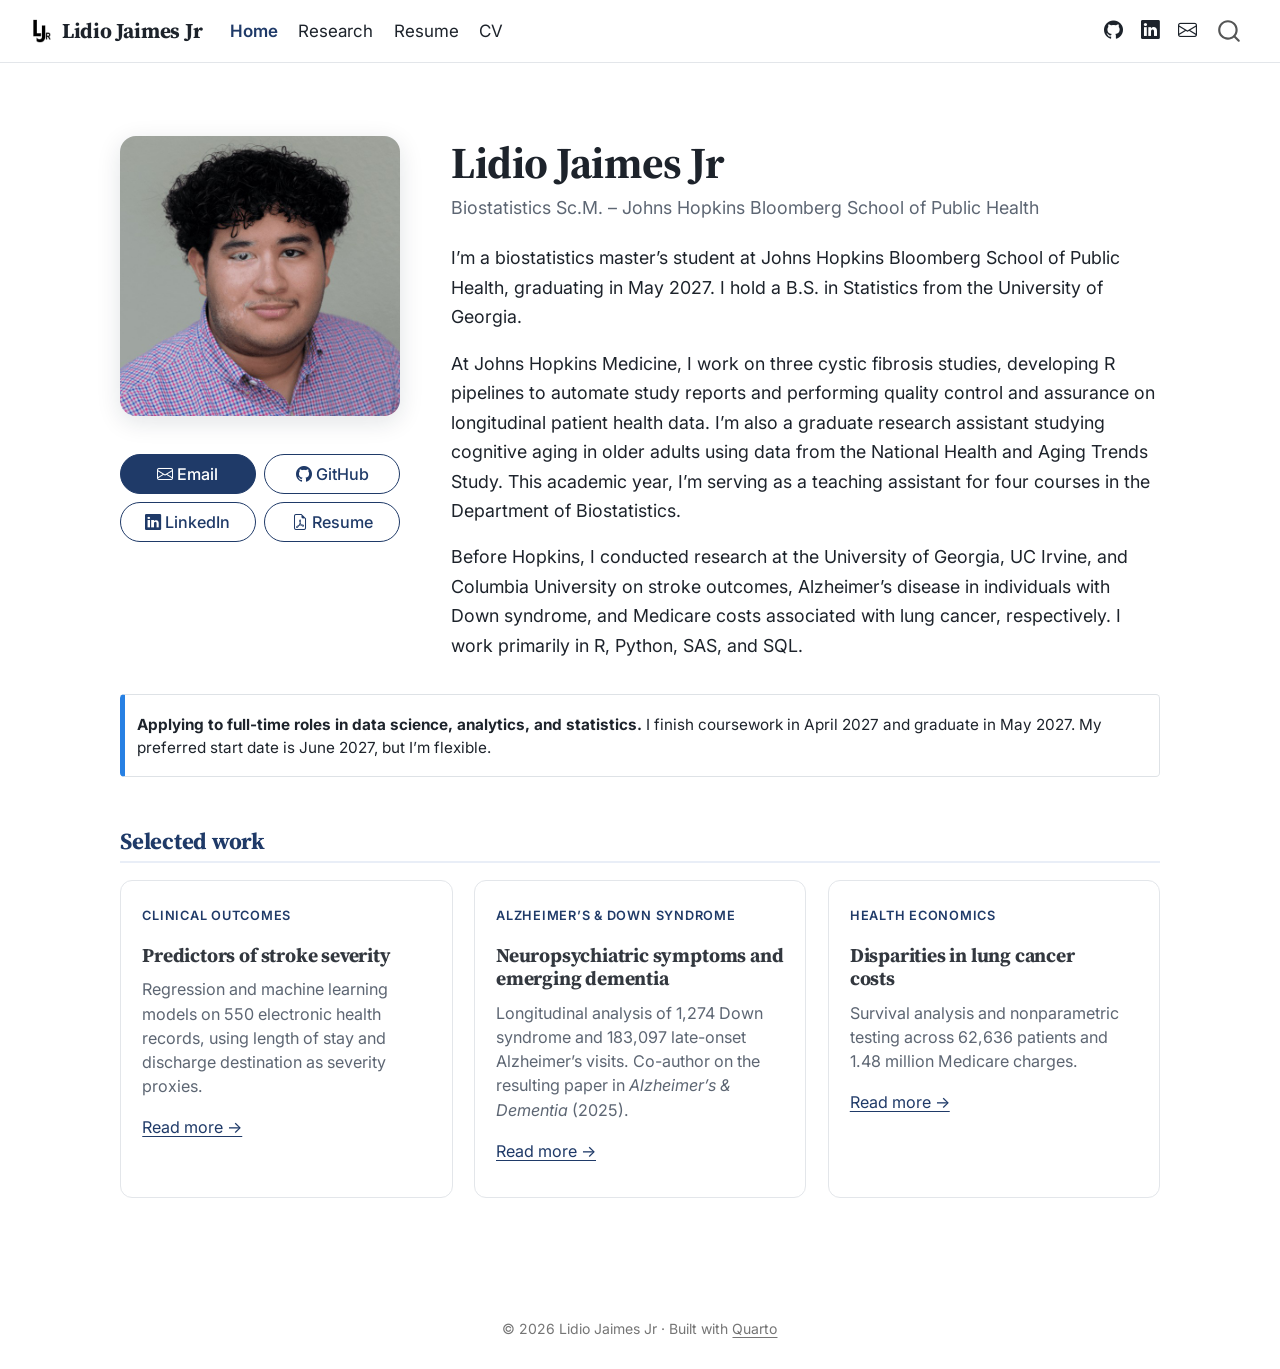
==== commit fd48ba9b: "updated bio" ====
--- a/docs/index.html
+++ b/docs/index.html
@@ -163,10 +163,9 @@
 <section id="lidio-jaimes-jr" class="level1 hero-name hero-text">
 <h1 class="hero-name">Lidio Jaimes Jr</h1>
 <p><span class="hero-tagline">Biostatistics Sc.M. – Johns Hopkins Bloomberg School of Public Health</span></p>
-<p>I’m a biostatistics master’s student at Johns Hopkins Bloomberg School of Public Health, graduating in May 2027. I have a B.S. in Statistics from the University of Georgia.</p>
-<p>At Johns Hopkins Medicine, I work on three cystic fibrosis studies, where I build R pipelines to automate study reports and handle quality control on longitudinal patient data. I’m also a graduate research assistant studying cognitive aging in older adults using the National Health and Aging Trends Study. This school year, I’m a teaching assistant for four courses in the Department of Biostatistics.</p>
-<p>Before Hopkins, I did research at the University of Georgia, UC Irvine, and Columbia on stroke outcomes, Alzheimer’s disease in Down syndrome, and lung cancer costs, respectively. My work at UC Irvine led to a paper in <em>Alzheimer’s &amp; Dementia</em>, which I co-authored.</p>
-<p>I work mainly in R, Python, SQL, and SAS, and I’m bilingual in English and Spanish.</p>
+<p>I’m a biostatistics master’s student at Johns Hopkins Bloomberg School of Public Health, graduating in May 2027. I hold a B.S. in Statistics from the University of Georgia.</p>
+<p>At Johns Hopkins Medicine, I work on three cystic fibrosis studies, developing R pipelines to automate study reports and performing quality control and assurance on longitudinal patient health data. I’m also a graduate research assistant studying cognitive aging in older adults using data from the National Health and Aging Trends Study. This academic year, I’m serving as a teaching assistant for four courses in the Department of Biostatistics.</p>
+<p>Before Hopkins, I conducted research at the University of Georgia, UC Irvine, and Columbia University on stroke outcomes, Alzheimer’s disease in individuals with Down syndrome, and Medicare costs associated with lung cancer, respectively. I work primarily in R, Python, SAS, and SQL.</p>
 </section>
 </div>
 <div class="availability">
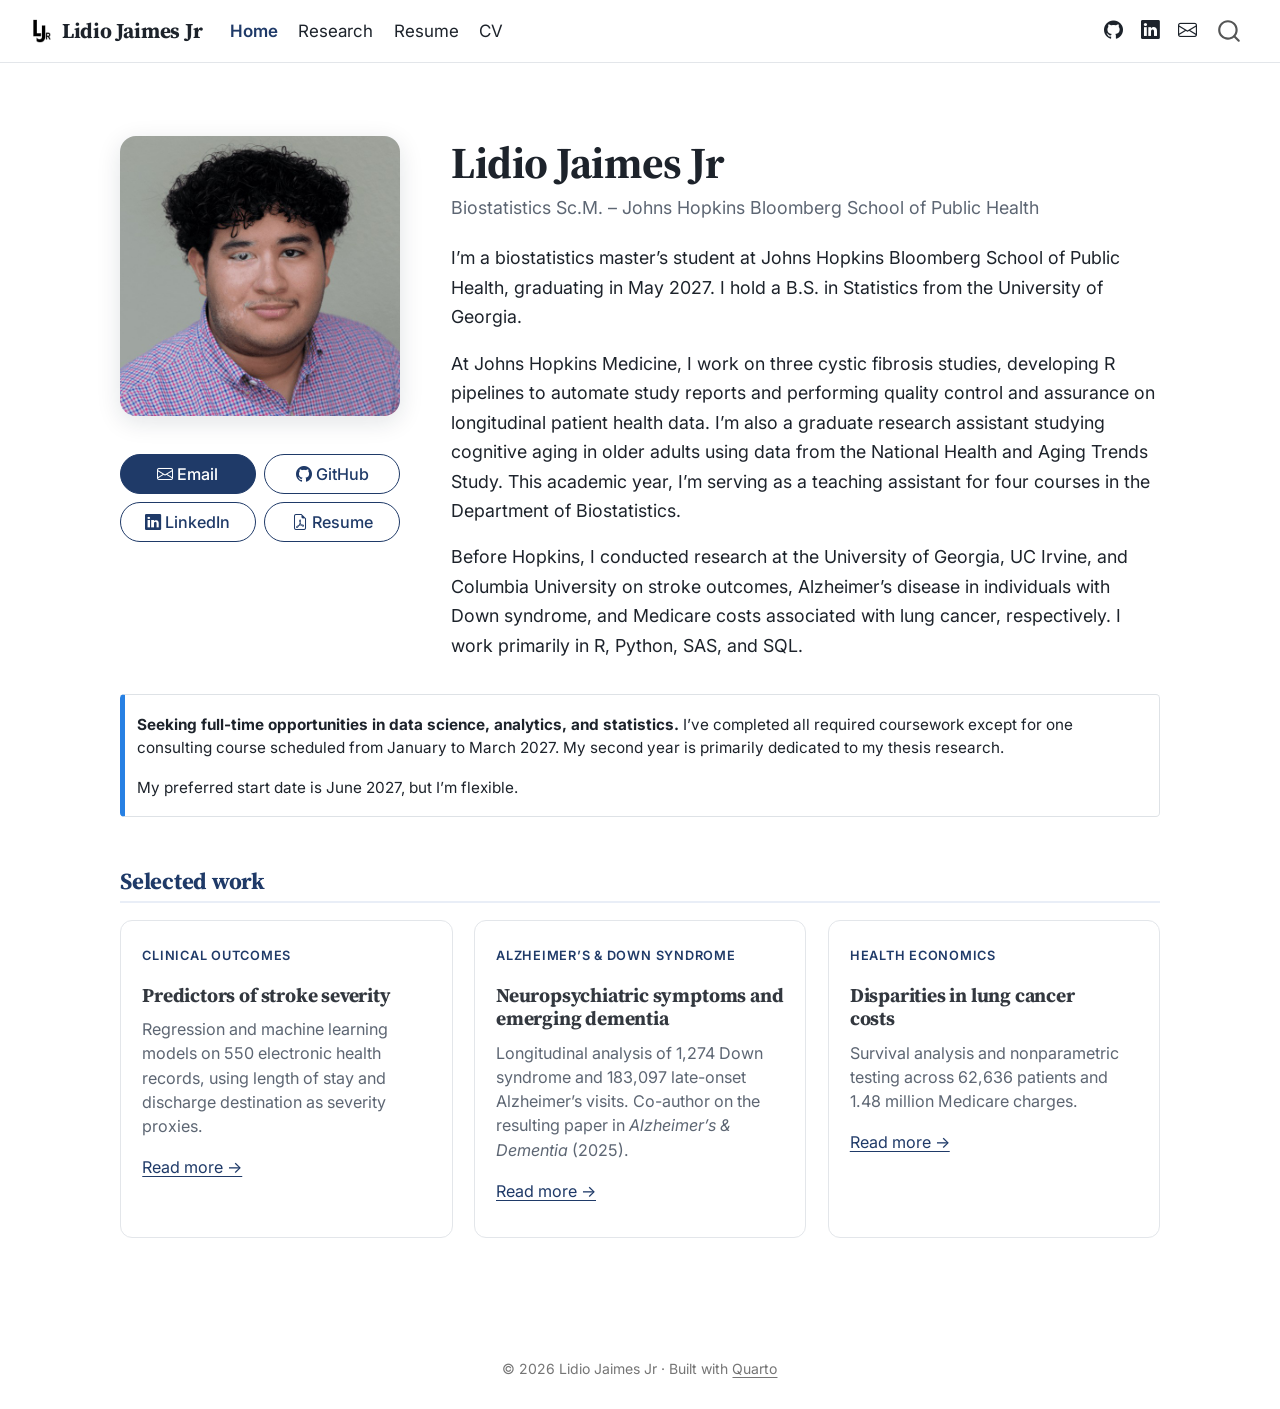
==== commit 1dd729d6: "edit to availability note" ====
--- a/docs/index.html
+++ b/docs/index.html
@@ -175,7 +175,8 @@
 <i class="callout-icon no-icon"></i>
 </div>
 <div class="callout-body-container">
-<p><strong>Applying to full-time roles in data science, analytics, and statistics.</strong> I finish coursework in April 2027 and graduate in May 2027. My preferred start date is June 2027, but I’m flexible.</p>
+<p><strong>Seeking full-time opportunities in data science, analytics, and statistics.</strong> I’ve completed all required coursework except for one consulting course scheduled from January to March 2027. My second year is primarily dedicated to my thesis research.</p>
+<p>My preferred start date is June 2027, but I’m flexible.</p>
 </div>
 </div>
 </div>
